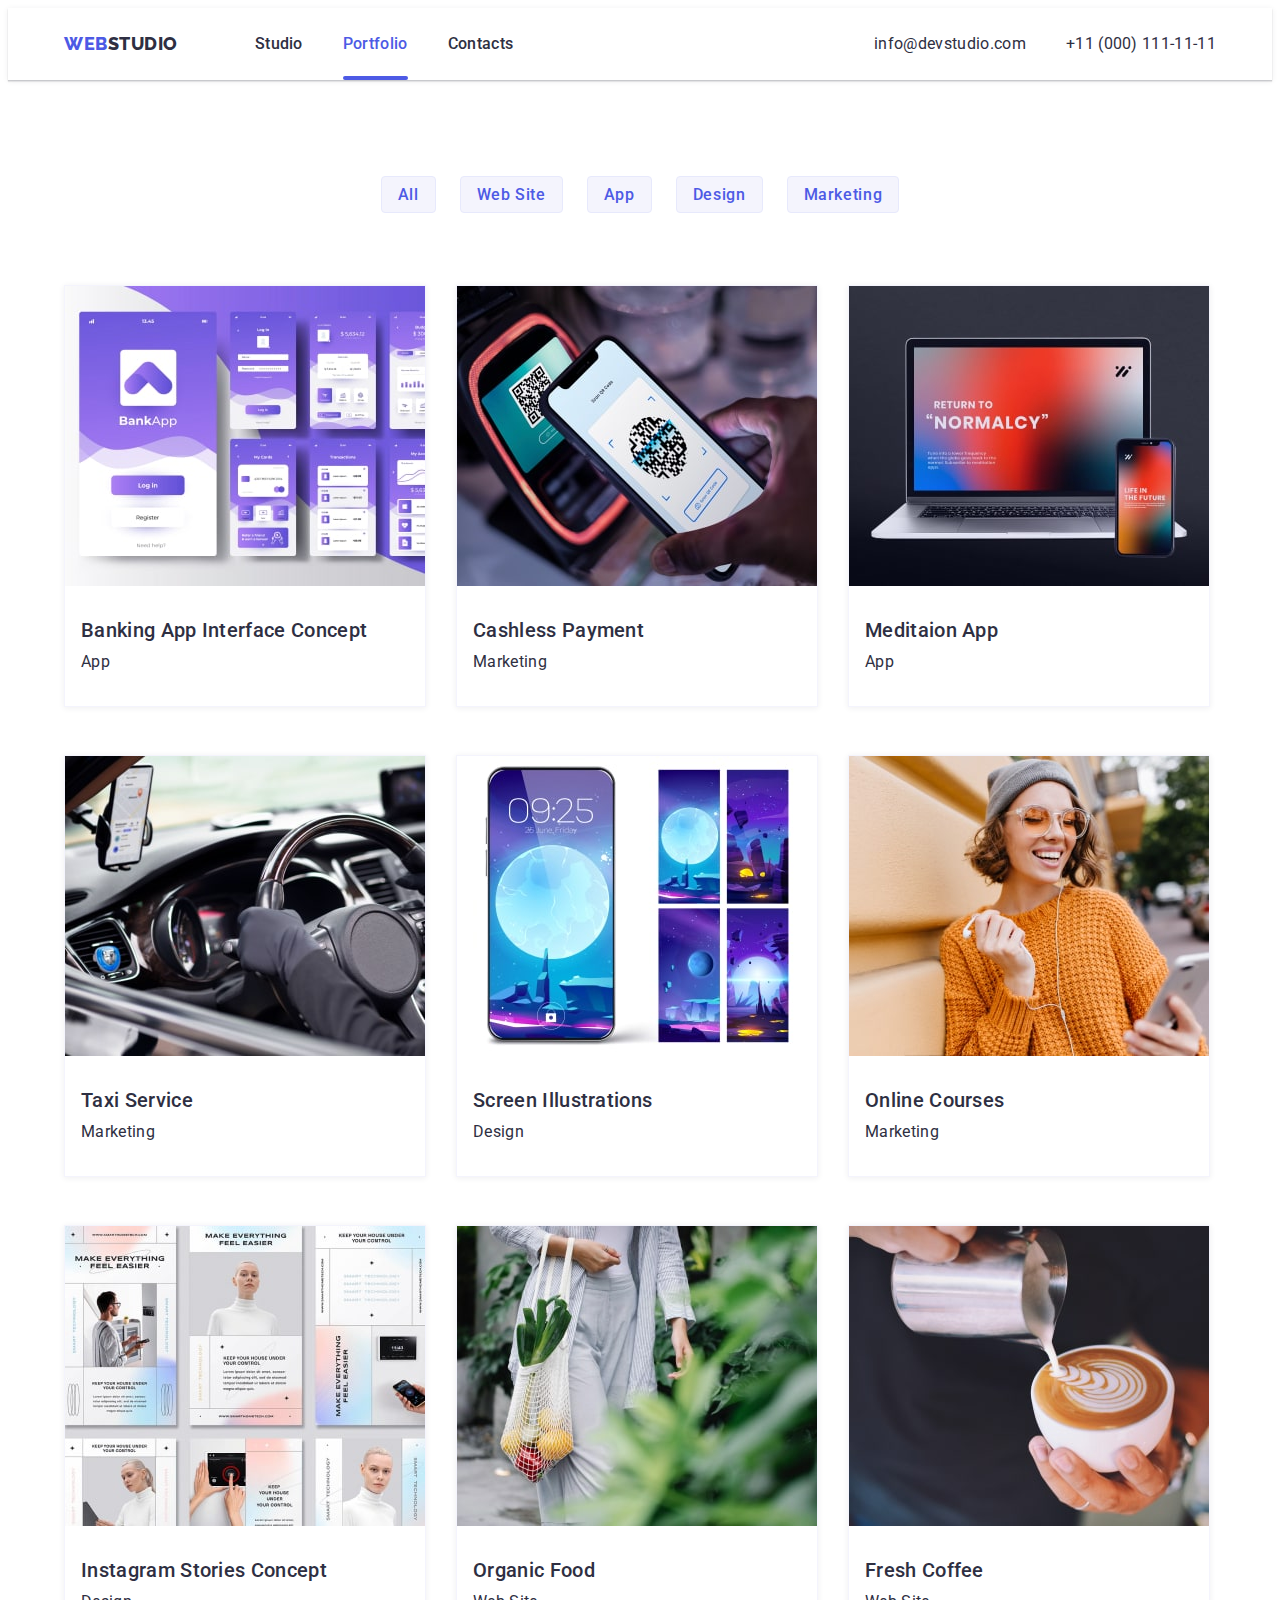
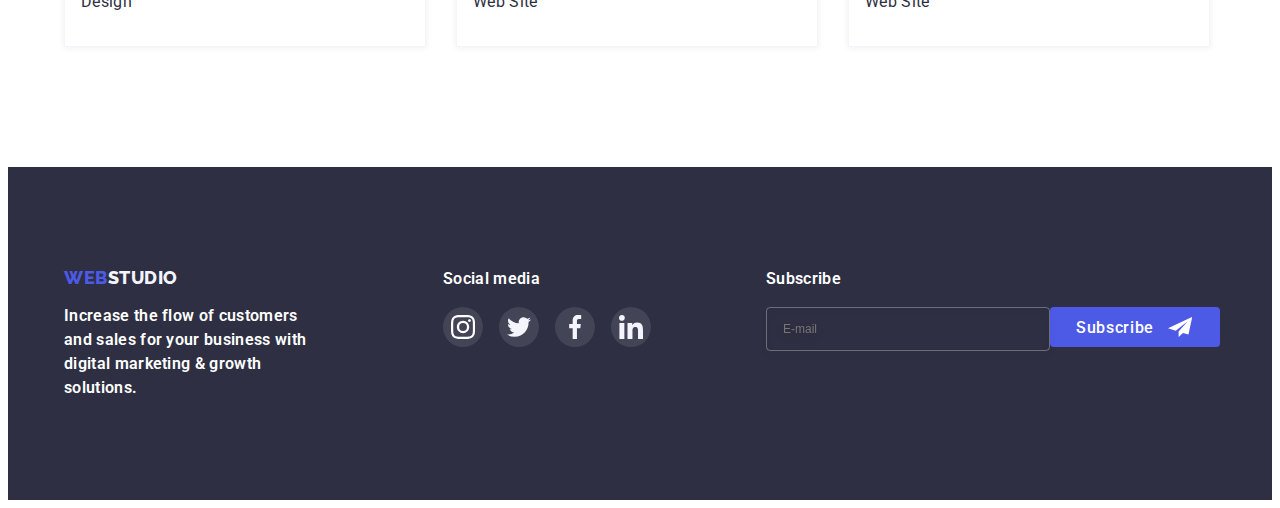
==== portfolio.html @ 635ef4ec "ДЗ 06 Формы" ====
<!DOCTYPE html>
<html lang="en">
  <head>
    <meta charset="UTF-8" />
    <meta http-equiv="X-UA-Compatible" content="IE=edge" />
    <meta name="viewport" content="width=device-width, initial-scale=1.0" />
    <title>Portfolio</title>
    <link rel="preconnect" href="https://fonts.googleapis.com" />
    <link rel="preconnect" href="https://fonts.gstatic.com" crossorigin />
    <link
      href="https://fonts.googleapis.com/css2?family=Raleway:wght@800&family=Roboto:wght@400;500;700&display=swap"
      rel="stylesheet"
    />
    <link
      rel="stylesheet"
      href="https://cdnjs.cloudflare.com/ajax/libs/modern-normalize/1.1.0/modern-normalize.min.css"
      integrity="sha512-wpPYUAdjBVSE4KJnH1VR1HeZfpl1ub8YT/NKx4PuQ5NmX2tKuGu6U/JRp5y+Y8XG2tV+wKQpNHVUX03MfMFn9Q=="
      crossorigin="anonymous"
      referrerpolicy="no-referrer"
    />
    <link rel="stylesheet" href="./css/styles.css" />
  </head>
  <body>
    <header class="header">
      <div class="container flex">
        <nav class="main-nav flex">
          <a href="/" class="logo"><span>web</span>studio</a>
          <ul class="nav-list list">
            <li class="item"><a href="./index.html" class="link">Studio</a></li>
            <li class="item"><a href="./portfolio.html" class="link current">Portfolio</a></li>
            <li class="item"><a href="#" class="link">Contacts</a></li>
          </ul>
        </nav>
        <ul class="contacts-list list">
          <li class="item">
            <a href="mailto:info@devstudio.com" class="link mail">info@devstudio.com</a>
          </li>
          <li class="item">
            <a href="tel:+110001111111" class="link phone">+11 (000) 111-11-11</a>
          </li>
        </ul>
      </div>
    </header>
    <main>
      <section class="section portfolio">
        <div class="container">
          <h1 class="hero-title" hidden>Portfolio</h1>
          <ul class="filter list">
            <li class="item"><button type="button" class="btn">All</button></li>
            <li class="item"><button type="button" class="btn">Web Site</button></li>
            <li class="item"><button type="button" class="btn">App</button></li>
            <li class="item"><button type="button" class="btn">Design</button></li>
            <li class="item"><button type="button" class="btn">Marketing</button></li>
          </ul>

          <ul class="portfolio-list list">
            <li class="item">
              <a href="#" class="link">
                <div class="portfolio-img">
                  <img
                    src="./images/app.jpg"
                    alt="Banking App Interface Concept"
                    width="360"
                    height="300"
                  />
                  <div class="overlay">
                    <p class="overlay-text">
                      14 Stylish and User-Friendly App Design Concepts · Task Manager App · Calorie
                      Tracker App · Exotic Fruit Ecommerce App · Cloud Storage App
                    </p>
                  </div>
                </div>
                <div class="info">
                  <h2 class="title">Banking App Interface Concept</h2>
                  <p>App</p>
                </div>
              </a>
            </li>
            <li class="item">
              <a href="#" class="link">
                <div class="portfolio-img">
                  <img src="./images/telephon.jpg" alt="Mobile phone" width="360" height="300" />
                  <div class="overlay">
                    <p class="overlay-text">
                      14 Stylish and User-Friendly App Design Concepts · Task Manager App · Calorie
                      Tracker App · Exotic Fruit Ecommerce App · Cloud Storage App
                    </p>
                  </div>
                </div>
                <div class="info">
                  <h2 class="title">Cashless Payment</h2>
                  <p>Marketing</p>
                </div>
              </a>
            </li>
            <li class="item">
              <a href="#" class="link">
                <div class="portfolio-img">
                  <img src="./images/laptop.jpg" alt="Laptop" width="360" height="300" />
                  <div class="overlay">
                    <p class="overlay-text">
                      14 Stylish and User-Friendly App Design Concepts · Task Manager App · Calorie
                      Tracker App · Exotic Fruit Ecommerce App · Cloud Storage App
                    </p>
                  </div>
                </div>
                <div class="info">
                  <h2 class="title">Meditaion App</h2>
                  <p>App</p>
                </div>
              </a>
            </li>
            <li class="item">
              <a href="#" class="link">
                <div class="portfolio-img">
                  <img src="./images/taxi.jpg" alt="Taxi car" width="360" height="300" />
                  <div class="overlay">
                    <p class="overlay-text">
                      14 Stylish and User-Friendly App Design Concepts · Task Manager App · Calorie
                      Tracker App · Exotic Fruit Ecommerce App · Cloud Storage App
                    </p>
                  </div>
                </div>

                <div class="info">
                  <h2 class="title">Taxi Service</h2>
                  <p>Marketing</p>
                </div>
              </a>
            </li>
            <li class="item">
              <a href="#" class="link">
                <div class="portfolio-img">
                  <img
                    src="./images/screen.jpg"
                    alt="Screen mobile phone"
                    width="360"
                    height="300"
                  />
                  <div class="overlay">
                    <p class="overlay-text">
                      14 Stylish and User-Friendly App Design Concepts · Task Manager App · Calorie
                      Tracker App · Exotic Fruit Ecommerce App · Cloud Storage App
                    </p>
                  </div>
                </div>
                <div class="info">
                  <h2 class="title">Screen Illustrations</h2>
                  <p>Design</p>
                </div>
                <!-- <p class="sub-text">
                14 Stylish and User-Friendly App Design Concepts · Task Manager App · Calorie
                Tracker App · Exotic Fruit Ecommerce App · Cloud Storage App
              </p> -->
              </a>
            </li>
            <li class="item">
              <a href="#" class="link">
                <div class="portfolio-img">
                  <img src="./images/courses.jpg" alt="Girl is smile" width="360" height="300" />
                  <div class="overlay">
                    <p class="overlay-text">
                      14 Stylish and User-Friendly App Design Concepts · Task Manager App · Calorie
                      Tracker App · Exotic Fruit Ecommerce App · Cloud Storage App
                    </p>
                  </div>
                </div>
                <div class="info">
                  <h2 class="title">Online Courses</h2>
                  <p>Marketing</p>
                </div>
              </a>
            </li>
            <li class="item">
              <a href="#" class="link">
                <div class="portfolio-img">
                  <img
                    src="./images/instagram.jpg"
                    alt="Instagram Stories"
                    width="360"
                    height="300"
                  />
                  <div class="overlay">
                    <p class="overlay-text">
                      14 Stylish and User-Friendly App Design Concepts · Task Manager App · Calorie
                      Tracker App · Exotic Fruit Ecommerce App · Cloud Storage App
                    </p>
                  </div>
                </div>
                <div class="info">
                  <h2 class="title">Instagram Stories Concept</h2>
                  <p>Design</p>
                </div>
              </a>
            </li>
            <li class="item">
              <a href="#" class="link">
                <div class="portfolio-img">
                  <img src="./images/food.jpg" alt="Organic Food" width="360" height="300" />
                  <div class="overlay">
                    <p class="overlay-text">
                      14 Stylish and User-Friendly App Design Concepts · Task Manager App · Calorie
                      Tracker App · Exotic Fruit Ecommerce App · Cloud Storage App
                    </p>
                  </div>
                </div>
                <div class="info">
                  <h2 class="title">Organic Food</h2>
                  <p>Web Site</p>
                </div>
              </a>
            </li>
            <li class="item">
              <a href="#" class="link">
                <div class="portfolio-img">
                  <img src="./images/coffee.jpg" alt="Cup coffee" width="360" height="300" />
                  <div class="overlay">
                    <p class="overlay-text">
                      14 Stylish and User-Friendly App Design Concepts · Task Manager App · Calorie
                      Tracker App · Exotic Fruit Ecommerce App · Cloud Storage App
                    </p>
                  </div>
                </div>
                <div class="info">
                  <h2 class="title">Fresh Coffee</h2>
                  <p>Web Site</p>
                </div>
              </a>
            </li>
          </ul>
        </div>
      </section>
    </main>
    <footer class="footer">
      <div class="container">
        <div class="footer-wrap">
          <div class="footer-left">
            <a href="/" class="logo"><span>web</span>studio</a>
            <p class="footer-text">
              Increase the flow of customers and sales for your business with digital marketing &
              growth solutions.
            </p>
          </div>
          <div class="footer-center">
            <p class="footer-text">Social media</p>
            <ul class="footer-list">
              <li class="footer-item">
                <a href="#" class="footer-link">
                  <svg class="footer-icon">
                    <use href="./images/icons.svg#icon-instagram"></use>
                  </svg>
                </a>
              </li>
              <li class="footer-item">
                <a href="#" class="footer-link">
                  <svg class="footer-icon">
                    <use href="./images/icons.svg#icon-twitter"></use>
                  </svg>
                </a>
              </li>
              <li class="footer-item">
                <a href="#" class="footer-link">
                  <svg class="footer-icon">
                    <use href="./images/icons.svg#icon-facebook"></use>
                  </svg>
                </a>
              </li>
              <li class="footer-item">
                <a href="#" class="footer-link">
                  <svg class="footer-icon">
                    <use href="./images/icons.svg#icon-linkedin"></use>
                  </svg>
                </a>
              </li>
            </ul>
          </div>
          <div class="footer-right">
            <p class="footer-text">Subscribe</p>
            <form class="footer-form">
              <label class="footer-label">
                <input class="footer-input" type="email" name="email" placeholder="E-mail" />
              </label>
              <button class="btn footer-button" type="submit">Subscribe</button>
              <svg class="footer-form-icon">
                <use class="icon-telegram" href="./images/icons.svg#icon-telegram"></use>
              </svg>
            </form>
          </div>
        </div>
      </div>
    </footer>
  </body>
</html>
---- css/styles.css ----
/* _______BASIC STYLE_______ */



/* font-family: 'Raleway', sans-serif;
font-family: 'Roboto', sans-serif; */

:root{
      --text: #434455;
      --sub-text: #8e8f99;
      --active: #4d5ae5;
      --dark: #2e2f42;
      --green: #31d0aa;
      --accent: #e7e9fc;
      --iight: #f4f4fd;
      --animation: 250ms cubic-bezier(0.4, 0, 0.2, 1);
}     

body {
      color: var(--text);
      font-family: 'Roboto', sans-serif;
      font-size: 16px;
      line-height: 1.5;
      letter-spacing: 0.02em;
      background-color: #ffffff;
}

.section{
      padding-top: 120px;
      padding-bottom: 120px;
}

.container{
      width: 1152px;
      margin-left: auto;
      margin-right: auto;
      padding-left: 12px;
      padding-right: 12px;
}

.title{
      margin: 0;
      padding: 0;
      color: var(--dark);
      font-size: 36px;
      font-weight: 500;
      line-height: 1.11;
      text-align: center;
}

.sub-title{
      margin: 0;
      padding: 0;
      font-size: 20px;
      font-weight: 500;
      color: var(--dark);
      line-height: 1.2;
}

.list{
      padding: 0;
      margin: 0;
      list-style: none;
}

p{
      margin: 0;
      padding: 0;
}

.flex{
      display: flex;
}

.current::after{
      content: '';
      position: absolute;
      bottom: 0;
      left: 0;
      width: 100%;
      height: 4px;
      display: block;
      background-color: var(--active);
      border-radius: 2px;;
}

            /* ///////STUDIO I////// */

            /* _______HEADER_______ */



.header{
      box-shadow: 0px 2px 1px rgba(46, 47, 66, 0.08), 0px 1px 1px rgba(46, 47, 66, 0.16), 0px 1px 6px rgba(46, 47, 66, 0.08);
}

.header .flex{
      align-items: center;
}

.logo{
      margin-right: 77px;
      color: var(--dark);
      font-family: 'Raleway', sans-serif;
      font-weight: 800;
      font-size: 18px;
      line-height: 1.33;
      letter-spacing: 0.03em;
      text-decoration: none;
      text-transform: uppercase;
      cursor: pointer;
}

.logo span{
      color: var(--active);
}

.link{
      text-decoration: none;
      color: var(--dark);

      transition: color var(--animation);
}

.header .link:hover,
.header .link:focus{
      color: var(--text);
      
}

.header .link:active{
      color: var(--active);
}

.nav-list{
      display: flex;
}

.nav-list .item:not(:last-child){
      margin-right: 40px;
}

.main-nav .link{
      display: block;
      padding-top: 24px;
      padding-bottom: 24px;
      font-weight: 500;
      color: var(--dark);
      text-decoration: none;
}

.main-nav .link.current{
     position: relative;
     color: var(--active);
}

.contacts-list{
      display: flex;
      margin-left: auto;
}

.contacts-list .item + .item{
      margin-left: 40px;
}



            /* _______HERO_______ */



.hero{
      margin-left: auto;
      margin-right: auto;
      padding-top: 192px;
      padding-bottom: 192px;
      max-width: 1440px;
      min-height: 600px;
      background-color: #2e2f42B3;
      background-image: linear-gradient( to right, #2e2f42B3, #2e2f42B3 ),
      url("../images/bg-hero.jpg");
      background-position: center;
      background-repeat: no-repeat;
      background-size: cover;
      text-align: center;
}

.hero-title{
      margin: 0;
      margin-bottom: 48px;
      padding: 0;
      
      font-size: 56px;
      font-weight: 500;
      color: #ffffff;
      line-height: 1.07;
}

.btn{
      display: inline-block;
      padding-top: 16px;
      padding-bottom: 16px;
      padding-left: 32px;
      padding-right: 32px;
      min-width: 170px;
      text-align: center;

      font-family: 'Roboto', sans-serif;
      font-weight: 500;
      font-size: 16px;
      line-height: 1.2;
      letter-spacing: 0.04em;

      color: #ffffff;
      background-color: var(--active);
      border: 1px solid transparent;
      border-radius: 4px;
      cursor: pointer;

      transition: box-shadow var(--animation);
}

.hero .btn:hover,
.hero .btn:focus{
      box-shadow: 
      0px 1px 6px rgba(46, 47, 66, 0.08),
      0px 1px 1px rgba(46, 47, 66, 0.16),
      0px 2px 1px rgba(46, 47, 66, 0.08);
}

.hero .btn:active{
      background-color: #404bbf;
      box-shadow: 0px 4px 4px rgba(0, 0, 0, 0.15);
}



            /* _______FEATURE_______ */



.feature{
      padding-bottom: 0;
}

.feature .item{
      width: 264px;
}

.feature .item:not(:last-child){
      margin-right: 24px;
}

.feature .icon-item{
      display: flex;
      justify-content: center;
      align-items: center;
      background-color: var(--iight);
      width: 264px;
      height: 112px;
}

.feature .icon-feature{
      display: inline-block;
      width: 64px;
      height: 64px;
      fill: currentColor;
}

.feature .sub-title{
      margin-bottom: 8px;
}

.feature p{
      font-weight: 400;
}



/* _______OUR WORK_______ */



.our-work .title{
      margin-bottom: 72px;
}

.our-work .item{
      border: 1px solid #E7E9FC;
}

.our-work .item + .item{
      margin-left: 24px;
}



            /* _______OUR TEAM_______ */



.our-team{
      background-color: var(--iight);
}

.our-team .title{
      margin-bottom: 72px;
}

.our-team .item{
      background-color: #ffffff;
      box-shadow: 0px 1px 6px rgba(46, 47, 66, 0.08), 0px 1px 1px rgba(46, 47, 66, 0.16), 0px 2px 1px rgba(46, 47, 66, 0.08);
      border-radius: 0px 0px 4px 4px;
}

.our-team .item + .item{
      margin-left: 24px;
}

.wrap{
      margin-top: 32px;
      margin-bottom: 32px;
      padding-left: 16px;
      padding-right: 16px;
      text-align: center;
}

.list img{
      display: block;
}

.wrap .sub-title{
      margin-bottom: 8px;
}

.social-list{
      display: flex;
      padding: 0;
      margin-top: 12px;
      list-style: none;
      justify-content: space-between;
}

.social-item{
      display: flex;
      height: 40px;
      width: 40px;
}

.social-link{
      display: inline-flex;
      align-items: center;
      justify-content: center;
      height: 100%;
      width: 100%;
      color: var(--iight);
      background-color: var(--active);
      border-radius: 50%;
}

.social-icon{
      width: 16px;
      height: 16px;

      fill: currentColor;
}



            /* ______CUSTOMERS______ */



.customers {
      padding-top: 120px;
      padding-bottom: 120px;
}

.customers-title{
      margin-top: 0;
      margin-bottom: 72px;
      font-size: 36px;
      line-height: calc(42 / 36);
      text-align: center;
      letter-spacing: 0.03em;
      color: var(--dark);
}

.customers-list {
      display: flex;
      justify-content: space-between;
      align-items: center;
      list-style: none;
      padding: 0;
      margin: 0;
}

.customers-item {
      display: inline-block;
}

.customers-link {
      display: flex;
      align-items: center;
      justify-content: center;
      width: 168px;
      height: 88px;
      color: var(--sub-text);
      border: 1px solid var(--sub-text);
      border-radius: 4px;

      transition: color var(--animation), border-color var(--animation)
}

.customers-link:hover,
.customers-link:focus{
      color: var(--active);
      border: 1px solid var(--active);
}

.customers-icon {
      width: 104px;
      height: 56px;
      fill: currentColor;
}



            /* _______FOOTER_______ */



.footer{
      padding-top: 100px;
      padding-bottom: 100px;
      background-color: var(--dark);
}

.footer-wrap{
      display: flex;
      justify-content: space-between;
}

.footer .logo{
      display: inline-block;
      color: var(--iight);
      line-height: 1.17;
      margin-bottom: 16px;
}

.footer-text{
      display: block;
      color: var(--accent);
      max-width: 264px
}

.footer-center {
      align-items: center;
}

.footer-center .footer-text{
      width: 100%;
      font-weight: 600;
      margin-bottom: 16px;
}

.footer-text {
      margin: 0;
      font-weight: 600;
      font-size: 16px;
      line-height: calc(24 / 16);
      letter-spacing: 0.02em;
      color: #FFFFFF;
}

.footer-list {
      display: flex;
      justify-content: space-between;
      list-style: none;
      width: 208px;
      margin: 0;
      padding: 0;
}

.footer-item{
      display: inline-flex;
      width: 40px;
      height: 40px;
}

.footer-link {
      display: flex;
      align-items: center;
      justify-content: center;
      height: 100%;
      width: 100%;
      color: #ffffff;
      background: rgba(255, 255, 255, 0.1);
      border-radius: 50%;

      transition: background-color var(--animation);
}

.footer-link:hover,
.footer-link:focus{
      background-color: var(--green);
}

.footer-icon {
      height: 24px;
      width: 24px;
      fill: currentColor;
}

.footer-right .footer-text{
      margin-bottom: 16px;
}

.footer-form{
      position: relative;

      display: flex;
      align-items: center;
      width: 450px;
      justify-content: space-between;
      height: 40px;
}

.footer-label{
      height: 100%;
}

.footer-input{
      height: 100%;
      width: 264px;

      padding-left: 16px;

      font-size: 12px;

      color: rgba(255, 255, 255, 0.6);
      background-color: inherit;

      border: 1px solid rgba(255, 255, 255, 0.3);
      filter: drop-shadow(0px 4px 4px rgba(0, 0, 0, 0.15));
      border-radius: 4px;
}
.footer-button{
      height: 100%;
      width: 165px;

      padding: 8px 64px 8px 24px;

      transition: background-color var(--animation), outline var(--animation);
}


.footer-button:hover,
.footer-button:focus{
      background: #404BBF;
      box-shadow: 0px 4px 4px rgba(0, 0, 0, 0.15);
      border-radius: 4px;
      border: 1px solid var(--active);
      outline: 1px solid transparent;
      outline-offset: -1px;
}


.footer-form-icon{
      position: absolute;
      top: 8px;
      right: 24px;
      fill: #ffffff;

      height: 24px;
      width: 24px;
}



            /* /////////PORTFOLIO II/////// */



.section.portfolio{
      padding-top: 96px;
}

.portfolio .title{
      font-size: 20px;
      color: var(--dark);
      line-height: 1.2;
      text-align: left;
}

.filter{
      display: flex;
      justify-content: center;
      margin-bottom: 72px;
}

.filter .item + .item{
      margin-left: 24px;
}

.portfolio .btn{
      min-width: auto;
      padding-top: 8px;
      padding-right: 16px;
      padding-bottom: 8px;
      padding-left: 16px;
      color: var(--active);
      background-color: var(--iight);
      border: 1px solid var(--accent);
      border-radius: 4px;

      transition: background-color var(--animation), color var(--animation), box-shadow var(--animation);
}

.portfolio .btn:hover,
.portfolio .btn:focus{
      color: #ffffff;
      background-color: var(--active);
      border: 1px solid transparent;
      box-shadow: 0px 4px 4px rgba(0, 0, 0, 0.15);
}

.portfolio .btn:active{
      background-color: #404bbf;
}

.portfolio-list{
      display: flex;
      flex-wrap: wrap;
}

.portfolio-list .item{
      width: calc( (100% - 48px) / 3);
      margin-bottom: 48px;
}

.portfolio-list .item:not(:nth-child(3n)){
      margin-right: 24px;
}

.portfolio-list .item:nth-last-child(-n+3){
      margin-bottom: 0;
}

.portfolio-list .link{
      display: inline-block;
      border: 0.5px solid var(--iight);
      box-shadow: 0px 1px 6px rgba(46, 47, 66, 0.08);

      transition: border-color var(--animation), box-shadow var(--animation);
}

.portfolio-list .link:hover,
.portfolio-list .link:focus{
      border: 0.5px solid #F4F4FD;
      box-shadow: 0px 1px 6px rgba(46, 47, 66, 0.08), 0px 1px 1px rgba(46, 47, 66, 0.16), 0px 2px 1px rgba(46, 47, 66, 0.08);
}

.portfolio-list .info{
      padding-top: 32px;
      padding-bottom: 32px;
      padding-left: 16px;
      padding-right: 16px;;
}

.portfolio-img{
      position: relative;
      overflow: hidden;
}


.overlay{
      position: absolute;
      top: 0;
      left: 0;
      transform: translateY(100%);

      padding: 40px 32px;

      width: 100%;
      height: 100%;

      background: #4D5AE5;
      background-blend-mode: hard-light;
      mix-blend-mode: normal;

      transition: transform var(--animation);
}

.overlay-text{
      letter-spacing: 0.02em;
      color: var(--iight);
}

.portfolio-list .item:focus .overlay,
.portfolio-list .item:hover .overlay{
      transform: translateY(0);
}

.info .title{
      margin-bottom: 8px;
}

.sub-text{
      color: var(--iight);
      background-color: var(--active);
}


/* ________MODAL WINDOW */

.backdrop{
      position: fixed;
      top: 0;
      left: 0;
      z-index: 1000;

      width: 100%;
      height: 100%;

      background-color: rgba(46, 47, 66, 0.4);
      backdrop-filter: blur(2px);

      transition: visibility var(--animation), opacity var(--animation);
}

.backdrop.is-hidden{
      visibility: hidden;
      opacity: 0;
      pointer-events: none;
}

.modal{
      position: absolute;
      top: 50%;
      left: 50%;
      transform: translate(-50%, -50%);
      opacity: 1;

      width: 408px;
      min-height: 584px;

      background-color: #fcfcfc;
      box-shadow: 0px 1px 1px rgba(0, 0, 0, 0.14), 0px 1px 3px rgba(0, 0, 0, 0.12), 0px 2px 1px rgba(0, 0, 0, 0.2);
      border-radius: 4px;

      transition: opasity var(--animation), transform var(--animation);
}

.backdrop.is-hidden .modal{
      transform: translate(-50%, -70%);
      opacity: 0;
}


.modal-btn{
      position: absolute;
      top: 24px;
      right: 24px;

      height: 24px;
      width: 24px;

      display: flex;
      align-items: center;
      justify-content: center;

      padding: 0;


      background-color: #E7E9FC;
      border: 1px solid rgba(0, 0, 0, 0.1);
      border-radius: 50%;

      outline: 1px solid transparent;
      outline-offset: -1px;

      cursor: pointer;

      transition: border-color var(--animation), box-shadow var(--animation);
}

.modal-btn:hover,
.modal-btn:focus{
      box-shadow: 0px 1px 6px rgba(46, 47, 66, 0.08), 0px 1px 1px rgba(46, 47, 66, 0.16), 0px 2px 1px rgba(46, 47, 66, 0.08);
      border: 1px solid rgba(0, 0, 0, 0.0);
      background-color: var(--active);
      fill: #ffffff;
}


/* _______MODAL FORM_______ */

.modal-form-group{
      margin-left: 24px;
      margin-right: 24px;
}

.modal-form-title{
      display: block;

      margin-top: 70px;
      margin-right: 24px;
      margin-bottom: 16px;
      margin-left: 24px;

      color: var(--dark);
      font-weight: 500;
      text-align: center;
}

.modal-form-label{
      position: relative;
      display: block;
      margin-bottom: 8px;
}

.modal-form-label:last-child{
      margin-bottom: 16px;
}

.modal-form-text{
      display: block;
      margin-bottom: 4px;

      font-size: 12px;
}

.modal-form-input{
      width: 100%;
      height: 40px;
      padding-left: 40px;
      padding-right: 40px;

      border: 1px solid rgba(33, 33, 33, 0.2);
      border-radius: 4px;

      transition: border-color var(--animation);
}

.modal-form-input:focus{
      border: 1px solid var(--active);
      outline: 1px solid transparent;
      outline-offset: -1px;
}

.modal-form-input:focus + .modal-form-icon{
      fill: var(--active);

}

.modal-form-icon{
      position: absolute;
      bottom: 14px;
      left: 19px;
      fill: var(--dark);

      transition: fill var(--animation);
}

.modal-form-comment{
      width: 100%;
      height: 120px;

      border: 1px solid rgba(33, 33, 33, 0.2);
      border-radius: 4px;

      outline: 1px solid transparent;
      outline-offset: -1px;

      resize:none;

      transition: border-color var(--animation), opacity var(--animation);
}

.modal-form-comment:focus{
      border: 1px solid var(--active);
}

.modal-form-comment:focus.modal-form-comment::placeholder{
      opacity: 0;
}

.modal-form-comment::placeholder{
      padding-top: 8px;
      padding-left: 16px;

      font-size: 12px;
      line-height: calc(16 / 12);
      letter-spacing: 0.04em;
      color: rgba(117, 117, 117, 0.5);
}

.modal-form-agreement{
      display: flex;
      align-items: center;
      justify-content: center;
      gap: 24px;

      margin-bottom: 24px;

      font-weight: 400;
      font-size: 12px;
      line-height: 16px;
      letter-spacing: 0.04em;
      color: #757575;

      cursor: pointer;

}

.modal-form-agreement>.modal-form-text{
      margin: 0;
}

.modal-form-checkbox {
      position: absolute;
      width: 1px;
      height: 1px;
      margin: -1px;
      border: 0;
      padding: 0;
      clip: rect(0 0 0 0);
      overflow: hidden;
}

.modal-form-checkbox:focus + .modal-form-check{
      border: 1px solid var(--active);
      outline: 1px solid transparent;
      outline-offset: -1px;
}

.check{
      opacity: 0;
      transition: opacity var(--animation);
}

.uncheck{
      opacity: 1;
      transition: opacity var(--animation);
}

.modal-form-checkbox:checked ~ .modal-form-check > .check{
      opacity: 1;
}

.modal-form-checkbox:checked ~ .modal-form-check > .uncheck{
      opacity: 0;
}

.modal-form-link:focus{
      border: 1px solid var(--active);
      outline: 1px solid transparent;
      outline-offset: -1px;
      border-radius: 4px;
      transition: border-color var(--animation);
}

.modal-form-btn{
      display: block;
      margin: auto;
      margin-bottom: 26px;
      transition: background-color var(--animation), outline var(--animation);
}

.modal-form-btn:hover,
.modal-form-btn:focus{
      background: #404BBF;
      box-shadow: 0px 4px 4px rgba(0, 0, 0, 0.15);
      border-radius: 4px;
      border: 1px solid var(--active);
      outline: 1px solid transparent;
      outline-offset: -1px;
}
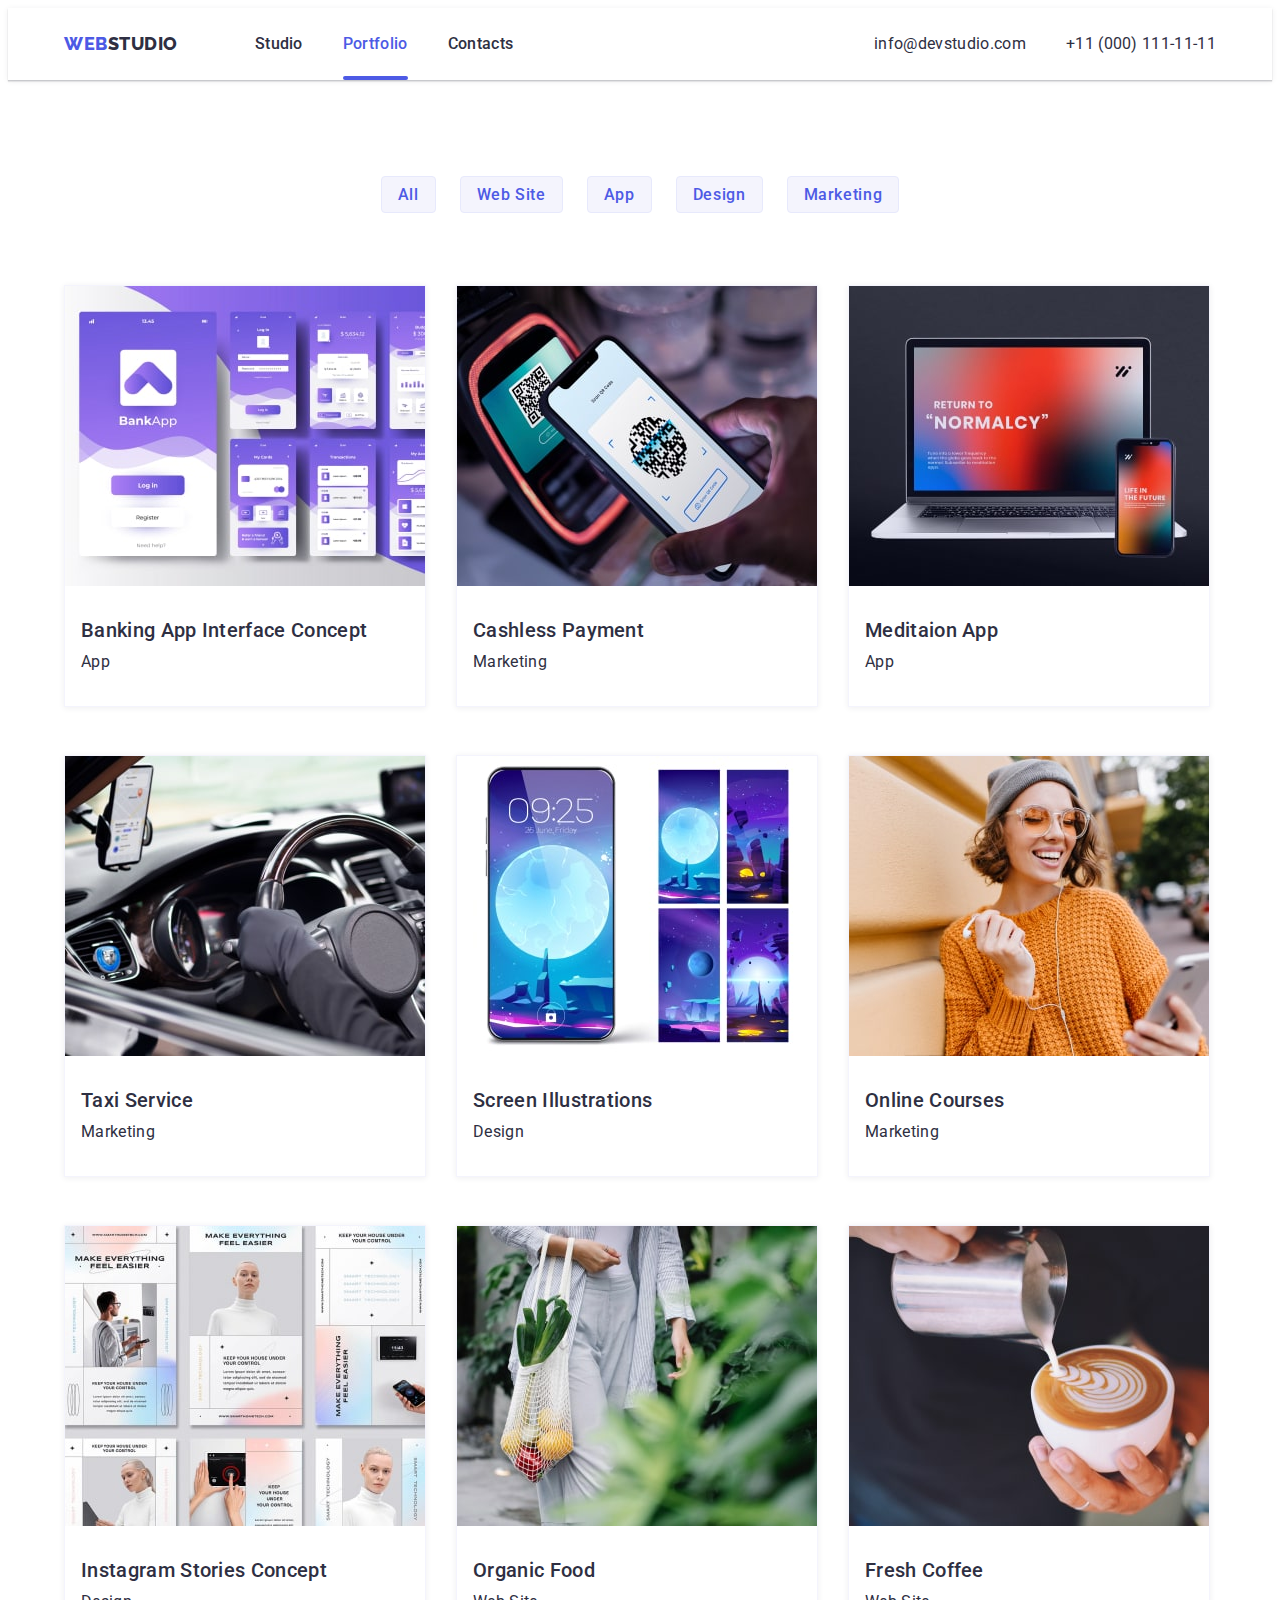
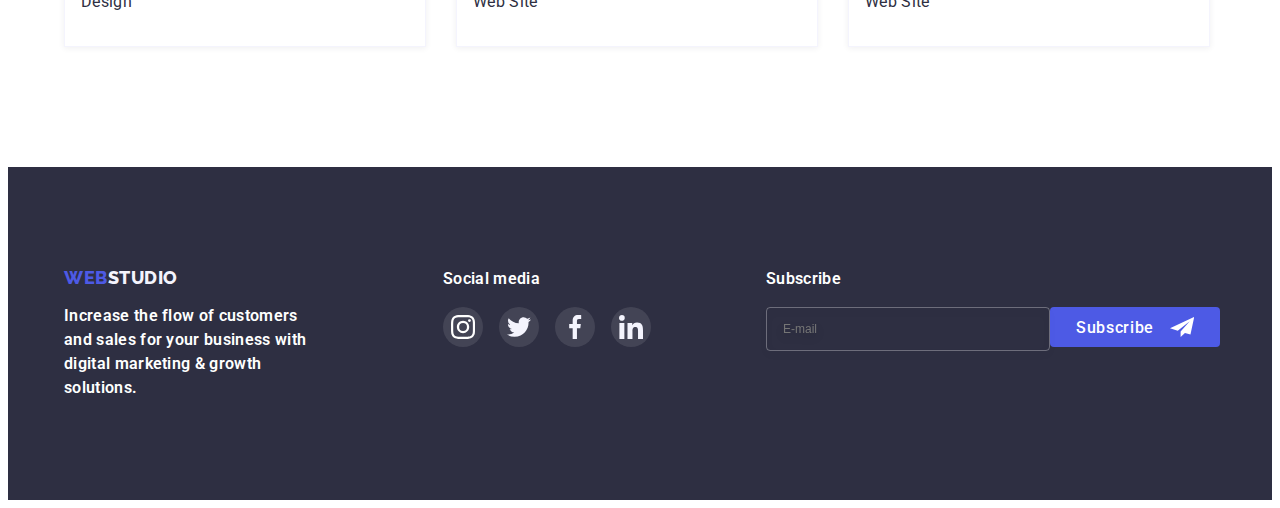
==== commit 4f2d16b0: "Доработка ДЗ" ====
--- a/portfolio.html
+++ b/portfolio.html
@@ -280,10 +280,12 @@
               <label class="footer-label">
                 <input class="footer-input" type="email" name="email" placeholder="E-mail" />
               </label>
-              <button class="btn footer-button" type="submit">Subscribe</button>
-              <svg class="footer-form-icon">
-                <use class="icon-telegram" href="./images/icons.svg#icon-telegram"></use>
-              </svg>
+              <button class="btn footer-button" type="submit">
+                Subscribe
+                <svg class="footer-form-icon">
+                  <use class="icon-telegram" href="./images/icons.svg#icon-telegram"></use>
+                </svg>
+              </button>
             </form>
           </div>
         </div>
--- a/css/styles.css
+++ b/css/styles.css
@@ -517,7 +517,6 @@
 }
 
 .footer-form{
-      position: relative;
 
       display: flex;
       align-items: center;
@@ -546,10 +545,15 @@
       border-radius: 4px;
 }
 .footer-button{
+      display: flex;
+      align-items: center;
+      justify-content: center;
       height: 100%;
       width: 165px;
 
-      padding: 8px 64px 8px 24px;
+      padding: 0;
+
+
 
       transition: background-color var(--animation), outline var(--animation);
 }
@@ -567,10 +571,8 @@
 
 
 .footer-form-icon{
-      position: absolute;
-      top: 8px;
-      right: 24px;
       fill: #ffffff;
+      margin-left:16px;
 
       height: 24px;
       width: 24px;
@@ -744,6 +746,10 @@
 
       width: 408px;
       min-height: 584px;
+      padding-top: 70px;
+      padding-right: 24px;
+      padding-bottom: 24px;
+      padding-left: 24px;
 
       background-color: #fcfcfc;
       box-shadow: 0px 1px 1px rgba(0, 0, 0, 0.14), 0px 1px 3px rgba(0, 0, 0, 0.12), 0px 2px 1px rgba(0, 0, 0, 0.2);
@@ -796,18 +802,11 @@
 
 /* _______MODAL FORM_______ */
 
-.modal-form-group{
-      margin-left: 24px;
-      margin-right: 24px;
-}
 
 .modal-form-title{
       display: block;
 
-      margin-top: 70px;
-      margin-right: 24px;
       margin-bottom: 16px;
-      margin-left: 24px;
 
       color: var(--dark);
       font-weight: 500;
@@ -866,6 +865,7 @@
 .modal-form-comment{
       width: 100%;
       height: 120px;
+      padding: 8px 16px;
 
       border: 1px solid rgba(33, 33, 33, 0.2);
       border-radius: 4px;
@@ -887,9 +887,6 @@
 }
 
 .modal-form-comment::placeholder{
-      padding-top: 8px;
-      padding-left: 16px;
-
       font-size: 12px;
       line-height: calc(16 / 12);
       letter-spacing: 0.04em;
@@ -899,8 +896,7 @@
 .modal-form-agreement{
       display: flex;
       align-items: center;
-      justify-content: center;
-      gap: 24px;
+      justify-content: space-between;
 
       margin-bottom: 24px;
 
@@ -929,11 +925,9 @@
       overflow: hidden;
 }
 
-.modal-form-checkbox:focus + .modal-form-check{
-      border: 1px solid var(--active);
-      outline: 1px solid transparent;
-      outline-offset: -1px;
-}
+/* .modal-form-checkbox:focus + .modal-form-check{
+
+} */
 
 .check{
       opacity: 0;
@@ -958,7 +952,6 @@
       outline: 1px solid transparent;
       outline-offset: -1px;
       border-radius: 4px;
-      transition: border-color var(--animation);
 }
 
 .modal-form-btn{
